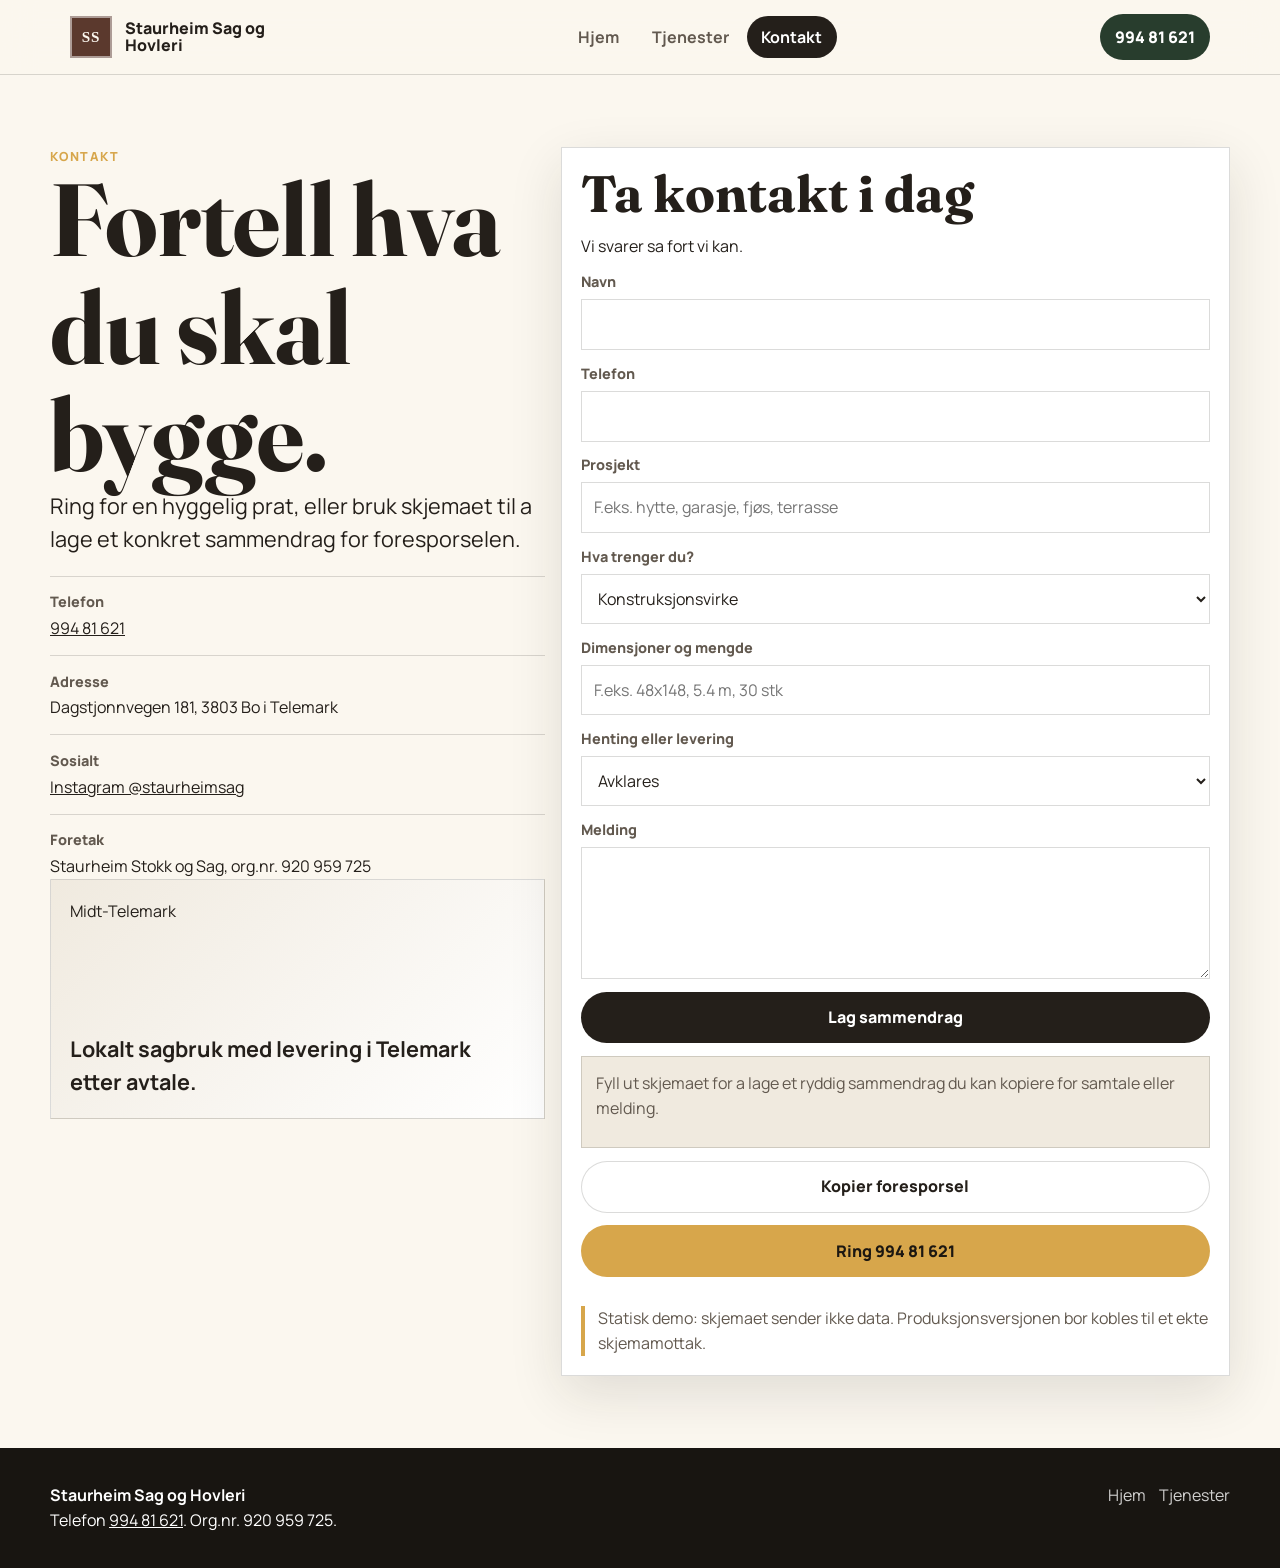
==== kontakt/index.html @ 0c9ad608 "Initial static redesign for GitHub Pages" ====
<!doctype html>
<html lang="no">
  <head>
    <meta charset="utf-8">
    <meta name="viewport" content="width=device-width, initial-scale=1">
    <title>Kontakt | Staurheim Sag og Hovleri</title>
    <meta name="description" content="Kontakt Staurheim Sag og Hovleri om trelast, panel, laft, leieskjaering og sagflis.">
    <link rel="preconnect" href="https://fonts.googleapis.com">
    <link rel="preconnect" href="https://fonts.gstatic.com" crossorigin>
    <link href="https://fonts.googleapis.com/css2?family=Fraunces:wght@600;700;800&family=Manrope:wght@400;600;700;800&display=swap" rel="stylesheet">
    <link rel="stylesheet" href="../assets/styles.css">
  </head>
  <body>
    <a class="skip-link" href="#main">Gå til innhold</a>
    <header class="site-header">
      <nav class="nav" aria-label="Hovedmeny">
        <a class="brand" href="../index.html"><span class="brand-mark">SS</span><span>Staurheim Sag og Hovleri</span></a>
        <div class="nav-links">
          <a href="../index.html">Hjem</a>
          <a href="../tjenester/">Tjenester</a>
          <a href="./" aria-current="page">Kontakt</a>
        </div>
        <a class="nav-call" href="tel:+4799481621">994 81 621</a>
      </nav>
    </header>
    <main id="main">
      <section class="section">
        <div class="wrap contact-grid">
          <div>
            <p class="eyebrow">Kontakt</p>
            <h1>Fortell hva du skal bygge.</h1>
            <p class="lead">Ring for en hyggelig prat, eller bruk skjemaet til a lage et konkret sammendrag for foresporselen.</p>
            <div class="contact-list">
              <div class="contact-item"><span>Telefon</span><a href="tel:+4799481621">994 81 621</a></div>
              <div class="contact-item"><span>Adresse</span><p>Dagstjonnvegen 181, 3803 Bo i Telemark</p></div>
              <div class="contact-item"><span>Sosialt</span><a href="https://www.instagram.com/staurheimsag/">Instagram @staurheimsag</a></div>
              <div class="contact-item"><span>Foretak</span><p>Staurheim Stokk og Sag, org.nr. 920 959 725</p></div>
            </div>
            <div class="map-placeholder" aria-label="Omradekart">
              <span>Midt-Telemark</span>
              <strong>Lokalt sagbruk med levering i Telemark etter avtale.</strong>
            </div>
          </div>
          <form class="panel quote-form" data-quote-form>
            <h2>Ta kontakt i dag</h2>
            <p>Vi svarer sa fort vi kan.</p>
            <div class="field"><label for="name">Navn</label><input id="name" name="name" autocomplete="name"></div>
            <div class="field"><label for="phone">Telefon</label><input id="phone" name="phone" autocomplete="tel"></div>
            <div class="field"><label for="project">Prosjekt</label><input id="project" name="project" placeholder="F.eks. hytte, garasje, fjøs, terrasse"></div>
            <div class="field">
              <label for="product">Hva trenger du?</label>
              <select id="product" name="product">
                <option>Konstruksjonsvirke</option>
                <option>Panel/kledning</option>
                <option>Villmarkspanel</option>
                <option>Laftetommer</option>
                <option>Leieskjaering</option>
                <option>Sagflis</option>
              </select>
            </div>
            <div class="field"><label for="dimensions">Dimensjoner og mengde</label><input id="dimensions" name="dimensions" placeholder="F.eks. 48x148, 5.4 m, 30 stk"></div>
            <div class="field">
              <label for="delivery">Henting eller levering</label>
              <select id="delivery" name="delivery"><option>Avklares</option><option>Henter selv</option><option>Onsker levering i Telemark</option></select>
            </div>
            <div class="field"><label for="message">Melding</label><textarea id="message" name="message"></textarea></div>
            <button class="button dark" type="submit">Lag sammendrag</button>
            <div class="result-box" tabindex="-1" data-result>Fyll ut skjemaet for a lage et ryddig sammendrag du kan kopiere for samtale eller melding.</div>
            <button class="button light" type="button" data-copy>Kopier foresporsel</button>
            <a class="button primary" href="tel:+4799481621">Ring 994 81 621</a>
            <p class="notice">Statisk demo: skjemaet sender ikke data. Produksjonsversjonen bor kobles til et ekte skjemamottak.</p>
          </form>
        </div>
      </section>
    </main>
    <footer class="site-footer"><div class="footer-grid"><div><strong>Staurheim Sag og Hovleri</strong><p>Telefon <a href="tel:+4799481621">994 81 621</a>. Org.nr. 920 959 725.</p></div><div class="footer-links"><a href="../index.html">Hjem</a><a href="../tjenester/">Tjenester</a></div></div></footer>
    <script src="../assets/app.js"></script>
  </body>
</html>
---- assets/styles.css ----
:root {
  color-scheme: light;
  --ink: #241f1a;
  --muted: #62594f;
  --paper: #fbf7ef;
  --paper-2: #f0eadf;
  --timber: #5b392d;
  --timber-2: #8f613d;
  --forest: #283d2d;
  --moss: #63704a;
  --gold: #d7a64b;
  --line: rgba(36, 31, 26, 0.16);
  --shadow: 0 18px 50px rgba(36, 31, 26, 0.12);
  --max: 1180px;
}

* {
  box-sizing: border-box;
}

html {
  scroll-behavior: smooth;
}

body {
  margin: 0;
  background: var(--paper);
  color: var(--ink);
  font-family: "Manrope", "Segoe UI", sans-serif;
  line-height: 1.55;
}

img {
  display: block;
  max-width: 100%;
}

a {
  color: inherit;
}

button,
input,
select,
textarea {
  font: inherit;
}

.skip-link {
  background: var(--ink);
  color: white;
  left: 1rem;
  padding: 0.7rem 1rem;
  position: fixed;
  top: -5rem;
  z-index: 50;
}

.skip-link:focus {
  top: 1rem;
}

.site-header {
  background: rgba(251, 247, 239, 0.94);
  border-bottom: 1px solid var(--line);
  position: sticky;
  top: 0;
  z-index: 30;
  backdrop-filter: blur(16px);
}

.nav {
  align-items: center;
  display: flex;
  gap: 1.25rem;
  justify-content: space-between;
  margin: 0 auto;
  max-width: var(--max);
  min-height: 74px;
  padding: 0 1.25rem;
}

.brand {
  align-items: center;
  display: inline-flex;
  gap: 0.8rem;
  font-weight: 800;
  text-decoration: none;
}

.brand-mark {
  align-items: center;
  background: var(--timber);
  border: 2px solid rgba(255, 255, 255, 0.5);
  color: var(--paper);
  display: inline-flex;
  font-family: Georgia, serif;
  font-size: 0.95rem;
  height: 42px;
  justify-content: center;
  letter-spacing: 0.06em;
  width: 42px;
}

.brand span:last-child {
  display: block;
  line-height: 1.05;
  max-width: 11rem;
}

.nav-links {
  align-items: center;
  display: flex;
  gap: 0.25rem;
}

.nav-links a {
  border-radius: 999px;
  color: var(--muted);
  font-weight: 700;
  padding: 0.55rem 0.9rem;
  text-decoration: none;
}

.nav-links a:hover,
.nav-links a[aria-current="page"] {
  background: var(--ink);
  color: white;
}

.nav-call {
  align-items: center;
  background: var(--forest);
  border-radius: 999px;
  color: white;
  display: inline-flex;
  font-weight: 800;
  gap: 0.45rem;
  padding: 0.65rem 0.95rem;
  text-decoration: none;
}

.icon {
  display: inline-block;
  flex: 0 0 auto;
  height: 1.05em;
  width: 1.05em;
}

main {
  overflow: clip;
}

.hero {
  background:
    linear-gradient(90deg, rgba(21, 18, 15, 0.82), rgba(21, 18, 15, 0.55) 44%, rgba(21, 18, 15, 0.08)),
    url("images/byggprosjekt.jpg") center 42% / cover;
  color: white;
}

.hero-inner {
  display: grid;
  gap: 2rem;
  margin: 0 auto;
  max-width: var(--max);
  min-height: min(760px, calc(100svh - 74px));
  padding: 5.2rem 1.25rem 3rem;
}

.eyebrow {
  color: var(--gold);
  font-size: 0.78rem;
  font-weight: 900;
  letter-spacing: 0.12em;
  text-transform: uppercase;
}

h1,
h2,
h3 {
  line-height: 1.05;
  margin: 0;
}

h1 {
  font-family: "Fraunces", Georgia, serif;
  font-size: clamp(2.7rem, 8vw, 6.4rem);
  max-width: 11ch;
}

h2 {
  font-family: "Fraunces", Georgia, serif;
  font-size: clamp(2rem, 4vw, 3.6rem);
}

h3 {
  font-size: 1.15rem;
}

p {
  margin: 0;
}

.hero-copy {
  align-self: end;
  max-width: 710px;
}

.lead {
  font-size: clamp(1.08rem, 1.8vw, 1.35rem);
  max-width: 46rem;
}

.hero-actions,
.button-row {
  display: flex;
  flex-wrap: wrap;
  gap: 0.75rem;
  margin-top: 1.5rem;
}

.button {
  align-items: center;
  border: 1px solid transparent;
  border-radius: 999px;
  display: inline-flex;
  font-weight: 850;
  gap: 0.5rem;
  justify-content: center;
  min-height: 48px;
  padding: 0.78rem 1.05rem;
  text-decoration: none;
}

.button.primary {
  background: var(--gold);
  color: #1c1711;
}

.button.dark {
  background: var(--ink);
  color: white;
}

.button.secondary {
  background: rgba(255, 255, 255, 0.12);
  border-color: rgba(255, 255, 255, 0.45);
  color: white;
}

.button.light {
  background: white;
  border-color: var(--line);
  color: var(--ink);
}

.hero-panel {
  align-self: end;
  background: rgba(251, 247, 239, 0.94);
  color: var(--ink);
  max-width: 620px;
  padding: 1rem;
  box-shadow: var(--shadow);
}

.hero-panel ul {
  display: grid;
  gap: 0.7rem;
  grid-template-columns: repeat(3, minmax(0, 1fr));
  list-style: none;
  margin: 0;
  padding: 0;
}

.hero-panel strong {
  display: block;
  font-size: 1.05rem;
}

.hero-panel span {
  color: var(--muted);
  display: block;
  font-size: 0.88rem;
}

.trust-strip {
  align-items: center;
  background: var(--paper-2);
  border-bottom: 1px solid var(--line);
  border-top: 1px solid var(--line);
  display: grid;
  gap: 1rem;
  grid-template-columns: repeat(4, minmax(0, 1fr));
  margin: 0 auto;
  max-width: var(--max);
  padding: 1rem 1.25rem;
}

.trust-strip strong {
  display: block;
  font-size: 0.82rem;
  letter-spacing: 0.08em;
  text-transform: uppercase;
}

.trust-strip span {
  color: var(--muted);
  display: block;
  font-size: 0.96rem;
  margin-top: 0.15rem;
}

.section {
  padding: 4.5rem 1.25rem;
}

.section.tight {
  padding-top: 2.5rem;
}

.section.dark {
  background: var(--forest);
  color: white;
}

.wrap {
  margin: 0 auto;
  max-width: var(--max);
}

.section-head {
  align-items: end;
  display: grid;
  gap: 1.25rem;
  grid-template-columns: minmax(0, 0.9fr) minmax(18rem, 0.7fr);
  margin-bottom: 2rem;
}

.section-head p {
  color: var(--muted);
}

.dark .section-head p,
.dark .muted {
  color: rgba(255, 255, 255, 0.74);
}

.product-grid {
  display: grid;
  gap: 1rem;
  grid-template-columns: repeat(4, minmax(0, 1fr));
}

.product-card {
  background: #fff;
  border: 1px solid var(--line);
  color: var(--ink);
  display: flex;
  flex-direction: column;
  min-height: 100%;
}

.product-card img {
  aspect-ratio: 4 / 3;
  object-fit: cover;
  width: 100%;
}

.product-card div {
  display: grid;
  gap: 0.55rem;
  padding: 1rem;
}

.product-card p {
  color: var(--muted);
}

.tag-list {
  display: flex;
  flex-wrap: wrap;
  gap: 0.45rem;
  margin-top: 0.25rem;
}

.tag {
  background: var(--paper-2);
  border-radius: 999px;
  color: var(--timber);
  font-size: 0.78rem;
  font-weight: 800;
  padding: 0.28rem 0.55rem;
}

.feature-band {
  background: var(--timber);
  color: white;
}

.feature-grid {
  display: grid;
  gap: 0;
  grid-template-columns: 0.85fr 1.15fr;
  margin: 0 auto;
  max-width: 1440px;
}

.feature-media img {
  height: 100%;
  min-height: 520px;
  object-fit: cover;
  width: 100%;
}

.feature-copy {
  align-self: center;
  display: grid;
  gap: 1.4rem;
  max-width: 760px;
  padding: 4rem min(7vw, 6rem);
}

.check-list {
  display: grid;
  gap: 0.75rem;
  list-style: none;
  margin: 0;
  padding: 0;
}

.check-list li {
  align-items: start;
  display: grid;
  gap: 0.65rem;
  grid-template-columns: 1.2rem minmax(0, 1fr);
}

.check-list li::before {
  color: var(--gold);
  content: "✓";
  font-weight: 900;
}

.tools-grid {
  display: grid;
  gap: 1rem;
  grid-template-columns: 0.9fr 1.1fr;
}

.panel {
  background: white;
  border: 1px solid var(--line);
  padding: 1.2rem;
  box-shadow: var(--shadow);
}

.filters {
  display: flex;
  flex-wrap: wrap;
  gap: 0.5rem;
  margin-bottom: 1rem;
}

.filter {
  background: var(--paper-2);
  border: 1px solid var(--line);
  border-radius: 999px;
  color: var(--ink);
  cursor: pointer;
  font-weight: 800;
  padding: 0.58rem 0.8rem;
}

.filter[aria-pressed="true"] {
  background: var(--forest);
  color: white;
}

.catalog {
  border-top: 1px solid var(--line);
}

.catalog-row {
  align-items: center;
  border-bottom: 1px solid var(--line);
  display: grid;
  gap: 1rem;
  grid-template-columns: 1.1fr 0.8fr 0.8fr;
  padding: 0.9rem 0;
}

.catalog-row small {
  color: var(--muted);
  display: block;
}

.quote-form {
  display: grid;
  gap: 0.8rem;
}

.field {
  display: grid;
  gap: 0.35rem;
}

.field label {
  color: var(--muted);
  font-size: 0.9rem;
  font-weight: 800;
}

.field input,
.field select,
.field textarea {
  background: #fff;
  border: 1px solid var(--line);
  border-radius: 0;
  color: var(--ink);
  min-height: 48px;
  padding: 0.75rem;
  width: 100%;
}

.field textarea {
  min-height: 132px;
  resize: vertical;
}

.result-box {
  background: var(--paper-2);
  border: 1px solid var(--line);
  color: var(--muted);
  min-height: 92px;
  padding: 0.9rem;
  white-space: pre-wrap;
}

.steps {
  display: grid;
  gap: 1rem;
  grid-template-columns: repeat(3, minmax(0, 1fr));
  counter-reset: step;
}

.step {
  border-top: 1px solid rgba(255, 255, 255, 0.3);
  padding-top: 1rem;
}

.step::before {
  color: var(--gold);
  content: "0" counter(step);
  counter-increment: step;
  display: block;
  font-weight: 900;
  margin-bottom: 0.6rem;
}

.contact-grid {
  display: grid;
  gap: 1rem;
  grid-template-columns: 0.85fr 1.15fr;
}

.contact-list {
  display: grid;
  gap: 0.9rem;
  margin-top: 1.25rem;
}

.contact-item {
  border-top: 1px solid var(--line);
  display: grid;
  gap: 0.15rem;
  padding-top: 0.9rem;
}

.contact-item span {
  color: var(--muted);
  font-size: 0.9rem;
  font-weight: 800;
}

.map-placeholder {
  background: linear-gradient(135deg, var(--paper-2), #fff);
  border: 1px solid var(--line);
  display: grid;
  min-height: 240px;
  padding: 1.2rem;
}

.map-placeholder strong {
  align-self: end;
  font-size: 1.35rem;
}

.site-footer {
  background: #181511;
  color: white;
  padding: 2.2rem 1.25rem;
}

.footer-grid {
  align-items: start;
  display: grid;
  gap: 1.5rem;
  grid-template-columns: 1fr auto;
  margin: 0 auto;
  max-width: var(--max);
}

.footer-links {
  display: flex;
  flex-wrap: wrap;
  gap: 0.8rem;
}

.footer-links a {
  color: rgba(255, 255, 255, 0.8);
  text-decoration: none;
}

.notice {
  border-left: 4px solid var(--gold);
  color: var(--muted);
  margin-top: 1rem;
  padding-left: 0.8rem;
}

@media (max-width: 900px) {
  .nav {
    align-items: start;
    flex-direction: column;
    gap: 0.85rem;
    padding-bottom: 1rem;
    padding-top: 1rem;
  }

  .nav-links {
    overflow-x: auto;
    padding-bottom: 0.15rem;
    width: 100%;
  }

  .nav-call {
    width: 100%;
  }

  .hero-inner {
    min-height: auto;
    padding-top: 4.3rem;
  }

  .hero-panel ul,
  .trust-strip,
  .section-head,
  .product-grid,
  .feature-grid,
  .tools-grid,
  .steps,
  .contact-grid,
  .footer-grid {
    grid-template-columns: 1fr;
  }

  .product-grid {
    gap: 0.85rem;
  }

  .feature-media img {
    max-height: 420px;
    min-height: 0;
  }

  .feature-copy {
    padding: 3rem 1.25rem;
  }
}

@media (max-width: 620px) {
  .section {
    padding: 3.2rem 1rem;
  }

  .catalog-row {
    grid-template-columns: 1fr;
  }

  .panel {
    padding: 1rem;
  }

  .hero {
    background:
      linear-gradient(180deg, rgba(21, 18, 15, 0.82), rgba(21, 18, 15, 0.5)),
      url("images/byggprosjekt.jpg") center top / cover;
  }

  .button {
    width: 100%;
  }
}
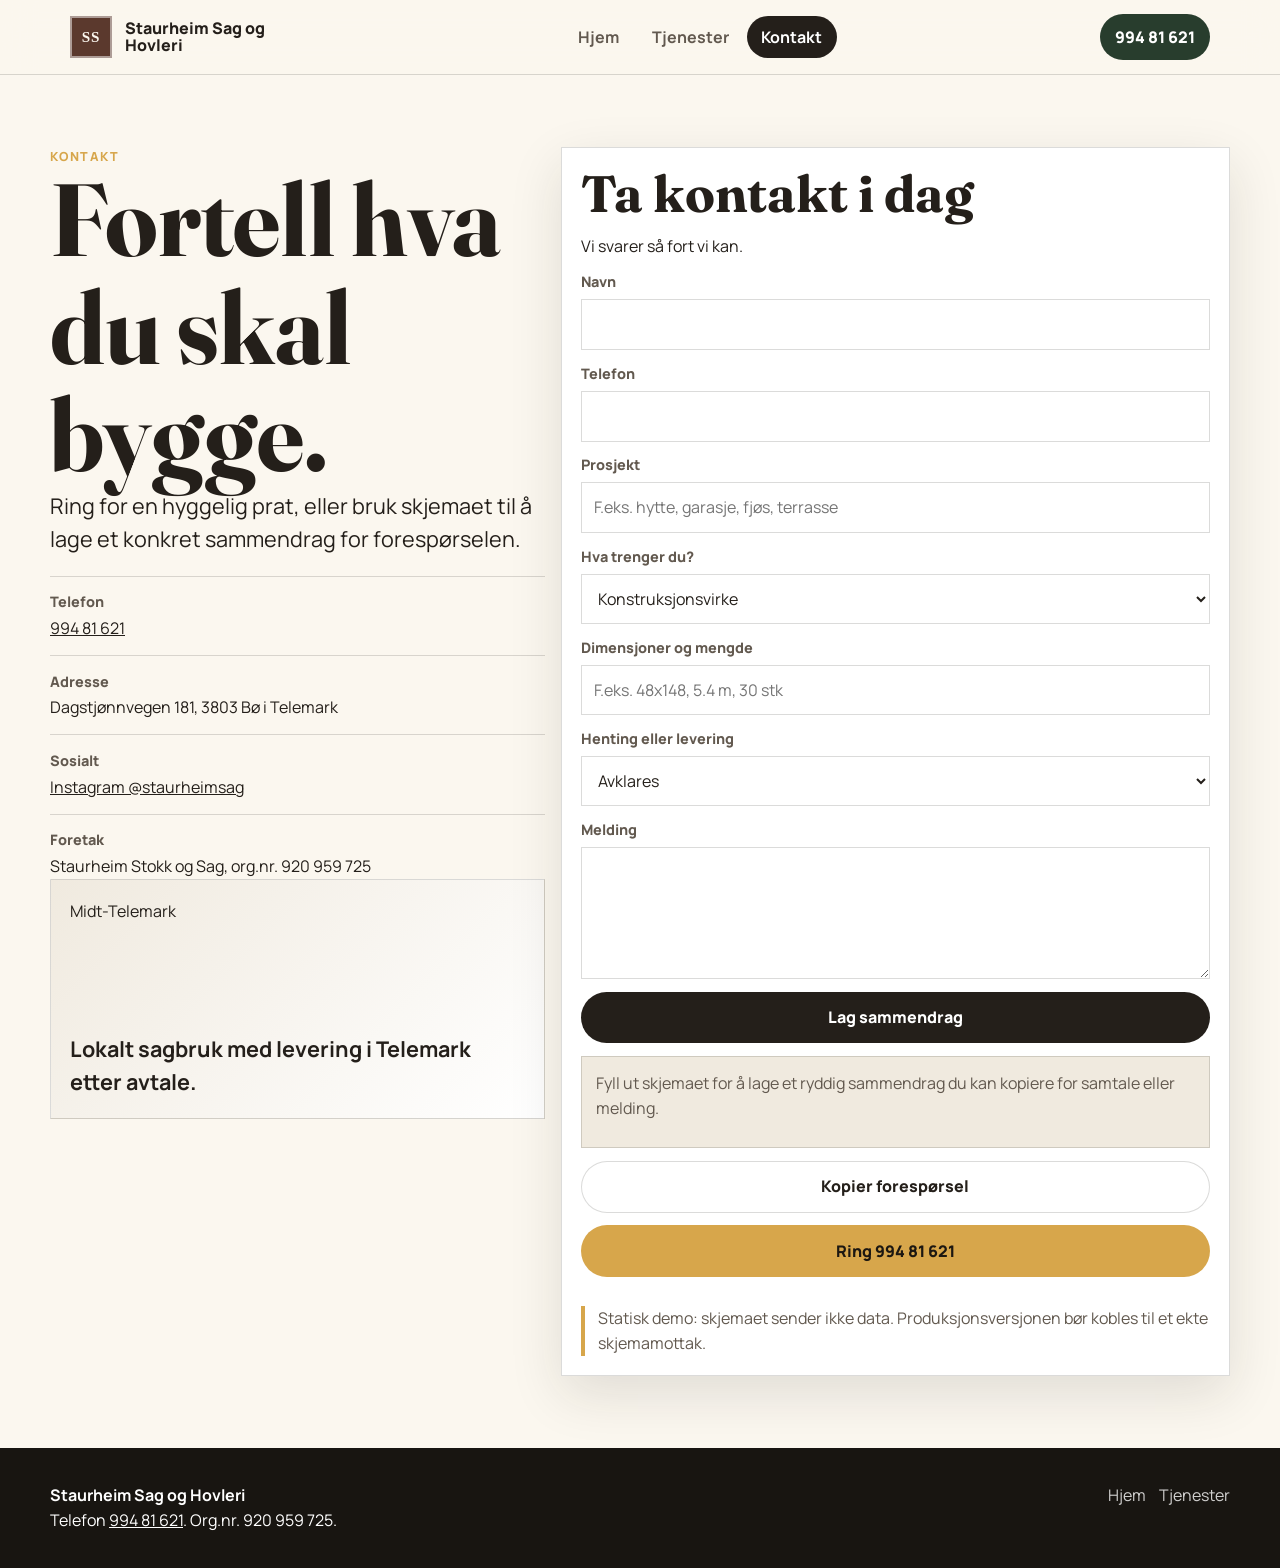
==== commit 11f86d12: "Polish Norwegian copy" ====
--- a/kontakt/index.html
+++ b/kontakt/index.html
@@ -4,7 +4,7 @@
     <meta charset="utf-8">
     <meta name="viewport" content="width=device-width, initial-scale=1">
     <title>Kontakt | Staurheim Sag og Hovleri</title>
-    <meta name="description" content="Kontakt Staurheim Sag og Hovleri om trelast, panel, laft, leieskjaering og sagflis.">
+    <meta name="description" content="Kontakt Staurheim Sag og Hovleri om trelast, panel, laft, leieskjæring og sagflis.">
     <link rel="preconnect" href="https://fonts.googleapis.com">
     <link rel="preconnect" href="https://fonts.gstatic.com" crossorigin>
     <link href="https://fonts.googleapis.com/css2?family=Fraunces:wght@600;700;800&family=Manrope:wght@400;600;700;800&display=swap" rel="stylesheet">
@@ -29,10 +29,10 @@
           <div>
             <p class="eyebrow">Kontakt</p>
             <h1>Fortell hva du skal bygge.</h1>
-            <p class="lead">Ring for en hyggelig prat, eller bruk skjemaet til a lage et konkret sammendrag for foresporselen.</p>
+            <p class="lead">Ring for en hyggelig prat, eller bruk skjemaet til å lage et konkret sammendrag for forespørselen.</p>
             <div class="contact-list">
               <div class="contact-item"><span>Telefon</span><a href="tel:+4799481621">994 81 621</a></div>
-              <div class="contact-item"><span>Adresse</span><p>Dagstjonnvegen 181, 3803 Bo i Telemark</p></div>
+              <div class="contact-item"><span>Adresse</span><p>Dagstjønnvegen 181, 3803 Bø i Telemark</p></div>
               <div class="contact-item"><span>Sosialt</span><a href="https://www.instagram.com/staurheimsag/">Instagram @staurheimsag</a></div>
               <div class="contact-item"><span>Foretak</span><p>Staurheim Stokk og Sag, org.nr. 920 959 725</p></div>
             </div>
@@ -43,7 +43,7 @@
           </div>
           <form class="panel quote-form" data-quote-form>
             <h2>Ta kontakt i dag</h2>
-            <p>Vi svarer sa fort vi kan.</p>
+            <p>Vi svarer så fort vi kan.</p>
             <div class="field"><label for="name">Navn</label><input id="name" name="name" autocomplete="name"></div>
             <div class="field"><label for="phone">Telefon</label><input id="phone" name="phone" autocomplete="tel"></div>
             <div class="field"><label for="project">Prosjekt</label><input id="project" name="project" placeholder="F.eks. hytte, garasje, fjøs, terrasse"></div>
@@ -53,8 +53,8 @@
                 <option>Konstruksjonsvirke</option>
                 <option>Panel/kledning</option>
                 <option>Villmarkspanel</option>
-                <option>Laftetommer</option>
-                <option>Leieskjaering</option>
+                <option>Laftetømmer</option>
+                <option>Leieskjæring</option>
                 <option>Sagflis</option>
               </select>
             </div>
@@ -65,10 +65,10 @@
             </div>
             <div class="field"><label for="message">Melding</label><textarea id="message" name="message"></textarea></div>
             <button class="button dark" type="submit">Lag sammendrag</button>
-            <div class="result-box" tabindex="-1" data-result>Fyll ut skjemaet for a lage et ryddig sammendrag du kan kopiere for samtale eller melding.</div>
-            <button class="button light" type="button" data-copy>Kopier foresporsel</button>
+            <div class="result-box" tabindex="-1" data-result>Fyll ut skjemaet for å lage et ryddig sammendrag du kan kopiere for samtale eller melding.</div>
+            <button class="button light" type="button" data-copy>Kopier forespørsel</button>
             <a class="button primary" href="tel:+4799481621">Ring 994 81 621</a>
-            <p class="notice">Statisk demo: skjemaet sender ikke data. Produksjonsversjonen bor kobles til et ekte skjemamottak.</p>
+            <p class="notice">Statisk demo: skjemaet sender ikke data. Produksjonsversjonen bør kobles til et ekte skjemamottak.</p>
           </form>
         </div>
       </section>
